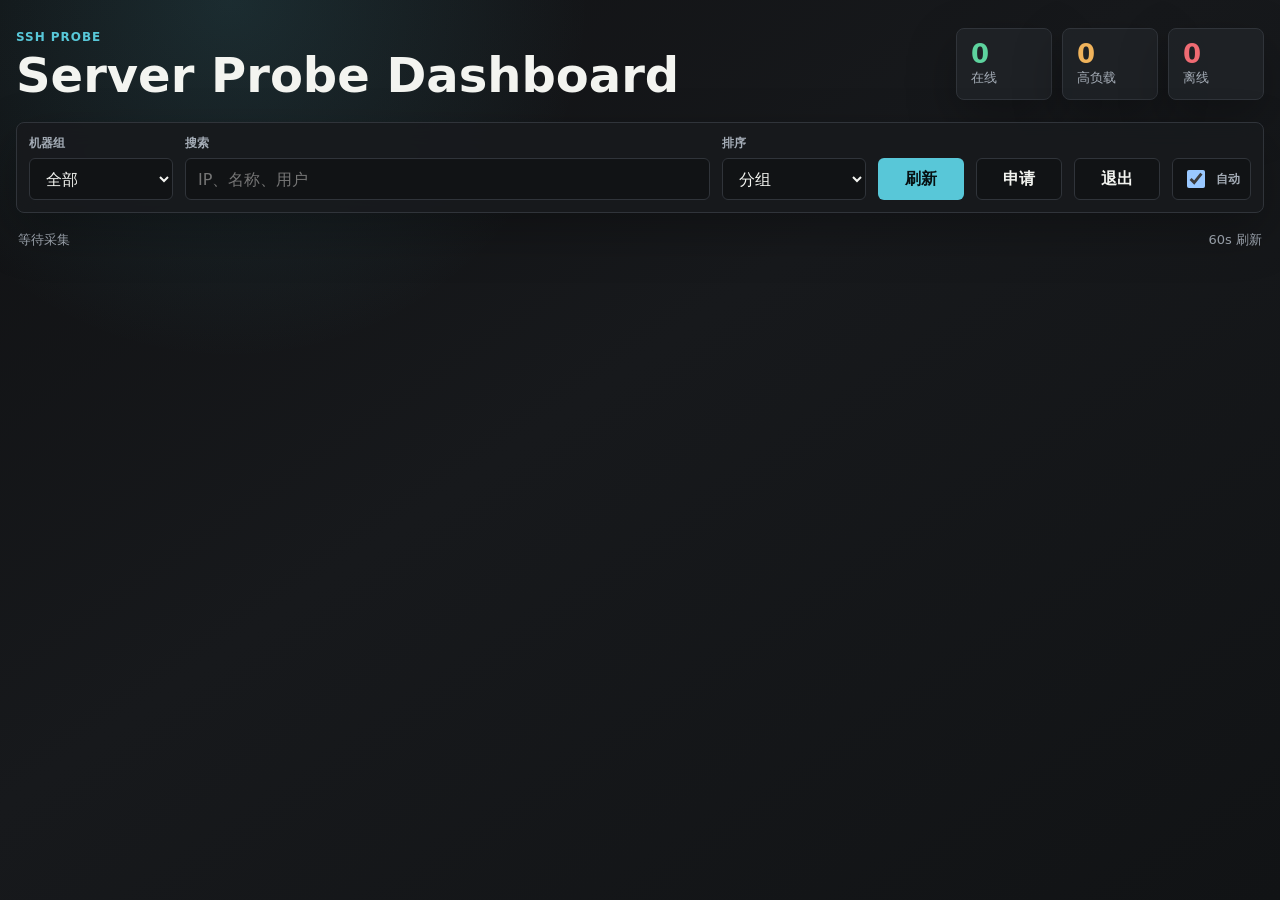
==== static/index.html @ 035640ca "Add machine account provisioning" ====
<!doctype html>
<html lang="zh-CN">
  <head>
    <meta charset="utf-8" />
    <meta name="viewport" content="width=device-width, initial-scale=1" />
    <title>Server Probe Dashboard</title>
    <link rel="stylesheet" href="/static/styles.css?v=20260610-provision" />
  </head>
  <body>
    <div class="app-shell">
      <header class="topbar">
        <div>
          <p class="eyebrow">SSH Probe</p>
          <h1 id="pageTitle">Server Probe Dashboard</h1>
        </div>
        <div class="status-strip" aria-live="polite">
          <div class="stat-chip"><span id="onlineCount">0</span><small>在线</small></div>
          <div class="stat-chip warn"><span id="warnCount">0</span><small>高负载</small></div>
          <div class="stat-chip danger"><span id="offlineCount">0</span><small>离线</small></div>
        </div>
      </header>

      <section class="toolbar" aria-label="筛选">
        <div class="field">
          <label for="groupFilter">机器组</label>
          <select id="groupFilter">
            <option value="all">全部</option>
          </select>
        </div>
        <div class="field grow">
          <label for="searchInput">搜索</label>
          <input id="searchInput" type="search" placeholder="IP、名称、用户" />
        </div>
        <div class="field">
          <label for="sortSelect">排序</label>
          <select id="sortSelect">
            <option value="group">分组</option>
            <option value="cpu">CPU</option>
            <option value="mem">内存</option>
            <option value="gpu">GPU</option>
            <option value="status">状态</option>
          </select>
        </div>
        <button id="refreshButton" class="button" type="button">刷新</button>
        <a id="requestLink" class="button ghost link-button" href="/requests">申请</a>
        <button id="logoutButton" class="button ghost" type="button">退出</button>
        <label class="toggle">
          <input id="autoRefresh" type="checkbox" checked />
          <span>自动</span>
        </label>
      </section>

      <main>
        <div class="timeline">
          <span id="lastUpdated">等待采集</span>
          <span id="refreshState">60s 刷新</span>
        </div>
        <section id="alertPanel" class="alert-panel" hidden></section>
        <section id="serverGrid" class="server-grid" aria-live="polite"></section>
      </main>
    </div>

    <template id="serverCardTemplate">
      <article class="server-card">
        <div class="card-head">
          <div>
            <p class="group-label"></p>
            <h2></h2>
            <p class="host-line"></p>
          </div>
          <span class="state-pill"></span>
        </div>
        <div class="card-alerts"></div>
        <div class="metric-grid">
          <div class="metric">
            <div class="dial"><span></span></div>
            <p>CPU</p>
          </div>
          <div class="metric">
            <div class="dial"><span></span></div>
            <p>内存</p>
          </div>
          <div class="metric">
            <div class="dial"><span></span></div>
            <p>GPU汇总</p>
          </div>
        </div>
        <div class="gpu-breakdown"></div>
        <div class="history-panel"></div>
        <div class="gpu-users"></div>
        <div class="quick-lines"></div>
        <details class="process-panel">
          <summary>Top 10 资源进程</summary>
          <div class="tabs">
            <button type="button" data-tab="cpu" class="active">CPU</button>
            <button type="button" data-tab="mem">内存</button>
            <button type="button" data-tab="gpu">GPU</button>
            <button type="button" data-tab="gpu-user">GPU用户</button>
          </div>
          <div class="table-wrap"></div>
        </details>
      </article>
    </template>

    <script src="/static/app.js?v=20260610-provision"></script>
  </body>
</html>
---- static/styles.css ----
:root {
  color-scheme: dark;
  --bg: #101113;
  --surface: #181a1d;
  --surface-2: #202328;
  --line: #30343a;
  --text: #f3f4f0;
  --muted: #a5adb7;
  --green: #5dd39e;
  --cyan: #58c7d8;
  --amber: #f0b35b;
  --red: #ef6b73;
  --violet: #9e8df2;
  --shadow: 0 18px 50px rgba(0, 0, 0, 0.28);
}

* {
  box-sizing: border-box;
}

body {
  margin: 0;
  min-height: 100vh;
  background: radial-gradient(circle at 18% 0%, rgba(88, 199, 216, 0.14), transparent 26%),
    linear-gradient(145deg, #101113 0%, #17191c 45%, #111315 100%);
  color: var(--text);
  font-family: Inter, ui-sans-serif, system-ui, -apple-system, BlinkMacSystemFont, "Segoe UI", sans-serif;
  letter-spacing: 0;
}

button,
input,
select {
  font: inherit;
}

.app-shell {
  width: min(1640px, calc(100% - 32px));
  margin: 0 auto;
  padding: 28px 0 40px;
}

.topbar {
  display: flex;
  align-items: flex-end;
  justify-content: space-between;
  gap: 24px;
  margin-bottom: 22px;
}

.eyebrow,
.group-label {
  margin: 0 0 7px;
  color: var(--cyan);
  font-size: 12px;
  font-weight: 800;
  text-transform: uppercase;
  letter-spacing: 0.08em;
}

h1 {
  margin: 0;
  font-size: clamp(28px, 4vw, 48px);
  line-height: 1.03;
}

.status-strip {
  display: flex;
  gap: 10px;
  flex-wrap: wrap;
  justify-content: flex-end;
}

.stat-chip {
  min-width: 96px;
  padding: 12px 14px;
  border: 1px solid var(--line);
  border-radius: 8px;
  background: rgba(32, 35, 40, 0.84);
  box-shadow: var(--shadow);
}

.stat-chip span {
  display: block;
  color: var(--green);
  font-size: 26px;
  line-height: 1;
  font-weight: 800;
}

.stat-chip small {
  color: var(--muted);
}

.stat-chip.warn span {
  color: var(--amber);
}

.stat-chip.danger span {
  color: var(--red);
}

.toolbar {
  display: flex;
  align-items: end;
  gap: 12px;
  padding: 12px;
  border: 1px solid var(--line);
  border-radius: 8px;
  background: rgba(24, 26, 29, 0.9);
  box-shadow: var(--shadow);
  position: sticky;
  top: 12px;
  z-index: 10;
  backdrop-filter: blur(12px);
}

.field {
  display: grid;
  gap: 6px;
  min-width: 144px;
}

.field.grow {
  flex: 1;
  min-width: 210px;
}

label {
  color: var(--muted);
  font-size: 12px;
  font-weight: 700;
}

select,
input {
  height: 42px;
  border: 1px solid var(--line);
  border-radius: 6px;
  background: #111315;
  color: var(--text);
  padding: 0 12px;
  outline: none;
}

select:focus,
input:focus,
button:focus-visible,
summary:focus-visible {
  border-color: var(--cyan);
  box-shadow: 0 0 0 3px rgba(88, 199, 216, 0.18);
}

.button {
  height: 42px;
  min-width: 86px;
  border: 0;
  border-radius: 6px;
  background: var(--cyan);
  color: #071113;
  font-weight: 800;
  cursor: pointer;
}

.button.ghost {
  border: 1px solid var(--line);
  background: #111315;
  color: var(--text);
}

.link-button {
  display: inline-flex;
  align-items: center;
  justify-content: center;
  text-decoration: none;
}

.button:disabled {
  cursor: wait;
  opacity: 0.68;
}

.toolbar-note {
  min-height: 42px;
  display: inline-flex;
  align-items: center;
  color: var(--muted);
  font-size: 13px;
  font-weight: 800;
}

.toggle {
  height: 42px;
  display: flex;
  align-items: center;
  gap: 8px;
  padding: 0 10px;
  border: 1px solid var(--line);
  border-radius: 6px;
  background: #111315;
}

.auth-body {
  display: grid;
  place-items: center;
  padding: 20px;
}

.auth-shell {
  width: min(420px, 100%);
}

.auth-panel {
  border: 1px solid var(--line);
  border-radius: 8px;
  background: rgba(24, 26, 29, 0.94);
  box-shadow: var(--shadow);
  padding: 26px;
}

.auth-panel h1 {
  font-size: 28px;
  margin-bottom: 22px;
}

.login-form {
  display: grid;
  gap: 14px;
}

.login-form label {
  display: grid;
  gap: 7px;
}

.login-form .button {
  width: 100%;
  margin-top: 2px;
}

.login-error {
  min-height: 18px;
  margin: 0;
  color: #ffd7d9;
  font-size: 13px;
  overflow-wrap: anywhere;
}

.toggle input {
  width: 18px;
  height: 18px;
}

.timeline {
  display: flex;
  justify-content: space-between;
  gap: 16px;
  color: var(--muted);
  font-size: 13px;
  padding: 18px 2px 12px;
}

.server-grid {
  display: grid;
  grid-template-columns: repeat(auto-fill, minmax(340px, 1fr));
  gap: 14px;
}

.server-grid.sectioned {
  display: grid;
  grid-template-columns: 1fr;
  gap: 26px;
}

.machine-section {
  display: grid;
  gap: 12px;
}

.machine-section-head {
  display: flex;
  align-items: baseline;
  justify-content: space-between;
  gap: 14px;
  border-bottom: 1px solid var(--line);
  padding: 0 2px 10px;
}

.machine-section-head h3 {
  margin: 0;
  font-size: 18px;
  line-height: 1.2;
}

.machine-section-head span {
  color: var(--muted);
  font-size: 13px;
  font-weight: 800;
}

.machine-section-grid {
  display: grid;
  grid-template-columns: repeat(auto-fill, minmax(340px, 1fr));
  gap: 14px;
}

.server-card {
  min-height: 360px;
  border: 1px solid var(--line);
  border-radius: 8px;
  background: linear-gradient(180deg, rgba(32, 35, 40, 0.95), rgba(24, 26, 29, 0.98));
  box-shadow: var(--shadow);
  padding: 16px;
}

.server-card.expanded {
  grid-column: 1 / -1;
}

.server-card.offline {
  border-color: rgba(239, 107, 115, 0.48);
}

.server-card.warning {
  border-color: rgba(240, 179, 91, 0.55);
}

.server-card.critical {
  border-color: rgba(239, 107, 115, 0.68);
}

.card-head {
  display: flex;
  justify-content: space-between;
  gap: 14px;
  min-height: 76px;
}

.card-head h2 {
  margin: 0 0 5px;
  font-size: 20px;
  line-height: 1.18;
  overflow-wrap: anywhere;
}

.host-line {
  margin: 0;
  color: var(--muted);
  font-size: 13px;
  overflow-wrap: anywhere;
}

.state-pill {
  height: 28px;
  flex: 0 0 auto;
  padding: 5px 9px;
  border-radius: 999px;
  color: #071113;
  background: var(--green);
  font-size: 12px;
  font-weight: 800;
}

.state-pill.warning {
  background: var(--amber);
}

.state-pill.critical {
  color: var(--text);
  background: var(--red);
}

.state-pill.offline {
  color: var(--text);
  background: var(--red);
}

.state-pill.pending {
  background: var(--amber);
}

.state-pill.approved,
.state-pill.allocated {
  background: var(--green);
}

.state-pill.rejected {
  color: var(--text);
  background: var(--red);
}

.status-strip.compact .stat-chip {
  min-width: 86px;
}

.request-toolbar {
  justify-content: flex-start;
}

.page-tabs {
  display: flex;
  flex-wrap: wrap;
  gap: 8px;
  margin: 14px 0 0;
  padding: 6px;
  border: 1px solid var(--line);
  border-radius: 8px;
  background: rgba(17, 19, 21, 0.72);
}

.tab-button,
.mode-button {
  min-height: 38px;
  border: 1px solid transparent;
  border-radius: 6px;
  background: transparent;
  color: var(--muted);
  padding: 0 14px;
  font: inherit;
  font-weight: 900;
  cursor: pointer;
}

.tab-button.active,
.mode-button.active {
  border-color: rgba(117, 211, 159, 0.45);
  background: rgba(117, 211, 159, 0.13);
  color: var(--text);
}

.page-view {
  margin-top: 16px;
}

.mode-switch {
  display: flex;
  flex-wrap: wrap;
  gap: 8px;
  margin-bottom: 14px;
}

.request-layout {
  display: grid;
  grid-template-columns: minmax(320px, 420px) minmax(0, 1fr);
  gap: 14px;
  margin-top: 16px;
}

.request-panel {
  min-width: 0;
  border: 1px solid var(--line);
  border-radius: 8px;
  background: rgba(24, 26, 29, 0.9);
  box-shadow: var(--shadow);
  padding: 16px;
}

.request-panel.wide {
  grid-row: span 2;
}

.panel-head {
  display: flex;
  align-items: baseline;
  justify-content: space-between;
  gap: 12px;
  margin-bottom: 14px;
}

.panel-head h2 {
  margin: 0;
  font-size: 17px;
}

.panel-head span {
  color: var(--muted);
  font-size: 12px;
  font-weight: 800;
}

.request-form {
  display: grid;
  gap: 12px;
}

.request-form label {
  display: grid;
  gap: 6px;
}

.form-grid {
  display: grid;
  grid-template-columns: repeat(3, minmax(0, 1fr));
  gap: 10px;
}

textarea {
  min-height: 92px;
  border: 1px solid var(--line);
  border-radius: 6px;
  background: #111315;
  color: var(--text);
  padding: 10px 12px;
  resize: vertical;
  outline: none;
}

textarea:focus {
  border-color: var(--cyan);
  box-shadow: 0 0 0 3px rgba(88, 199, 216, 0.18);
}

.compact-form {
  grid-template-columns: repeat(4, minmax(0, 1fr));
  align-items: end;
}

.form-message {
  min-height: 18px;
  margin: 0;
  color: var(--green);
  font-size: 12px;
}

.form-message.error {
  color: var(--red);
}

.mini-list {
  display: grid;
  gap: 8px;
  margin-top: 12px;
}

.mini-list div {
  display: flex;
  justify-content: space-between;
  gap: 10px;
  padding-top: 8px;
  border-top: 1px solid rgba(255, 255, 255, 0.07);
  color: var(--muted);
  font-size: 12px;
}

.mini-list strong {
  color: var(--text);
}

.request-list {
  display: grid;
  gap: 12px;
}

.request-card {
  min-width: 0;
  display: grid;
  gap: 12px;
  padding: 14px;
  border: 1px solid var(--line);
  border-radius: 8px;
  background: rgba(17, 19, 21, 0.52);
}

.request-card.pending {
  border-color: rgba(240, 179, 91, 0.46);
}

.request-card.approved,
.request-card.allocated {
  border-color: rgba(93, 211, 158, 0.38);
}

.request-card.rejected {
  border-color: rgba(239, 107, 115, 0.42);
}

.request-card-head {
  display: flex;
  justify-content: space-between;
  gap: 14px;
}

.request-card-head h3 {
  margin: 8px 0 4px;
  font-size: 18px;
}

.request-card-head p,
.request-purpose,
.request-note {
  margin: 0;
  color: var(--muted);
  font-size: 13px;
  overflow-wrap: anywhere;
}

.request-card h4 {
  margin: 0;
  font-size: 13px;
}

.secret-box {
  color: var(--muted);
  font-size: 12px;
}

.secret-box summary {
  cursor: pointer;
  font-weight: 900;
}

.secret-box code {
  display: inline-block;
  margin-top: 6px;
  padding: 6px 8px;
  border: 1px solid var(--line);
  border-radius: 6px;
  background: rgba(0, 0, 0, 0.22);
  color: var(--text);
  overflow-wrap: anywhere;
}

.request-meta {
  display: flex;
  flex-wrap: wrap;
  gap: 8px;
}

.request-meta span {
  padding: 4px 8px;
  border: 1px solid var(--line);
  border-radius: 999px;
  color: var(--muted);
  font-size: 11px;
  font-weight: 800;
}

.recommendation {
  display: grid;
  gap: 7px;
}

.recommendation-row {
  display: grid;
  gap: 2px;
  padding: 8px 10px;
  background: rgba(32, 35, 40, 0.62);
}

.recommendation-row span {
  color: var(--muted);
  font-size: 12px;
}

.empty-inline {
  color: var(--muted);
  font-size: 13px;
}

.decision-form {
  display: grid;
  grid-template-columns: 140px minmax(0, 1fr) minmax(0, 1fr) auto;
  gap: 8px;
  align-items: center;
}

.provision-form {
  display: grid;
  grid-template-columns: minmax(180px, 1.2fr) minmax(120px, 0.8fr) minmax(120px, 0.8fr) minmax(90px, 0.45fr) auto;
  gap: 8px;
  align-items: center;
}

.alert-panel {
  margin: 0 0 16px;
  padding: 14px 16px;
  border: 1px solid rgba(240, 179, 91, 0.38);
  border-radius: 8px;
  background: rgba(24, 26, 29, 0.86);
  box-shadow: var(--shadow);
}

.alert-panel[hidden] {
  display: none;
}

.alert-panel-head {
  display: flex;
  align-items: baseline;
  justify-content: space-between;
  gap: 16px;
  margin-bottom: 10px;
}

.alert-panel-head h2 {
  margin: 0;
  font-size: 16px;
}

.alert-panel-head span {
  color: var(--muted);
  font-size: 12px;
  font-weight: 800;
}

.alert-list {
  display: grid;
  grid-template-columns: repeat(auto-fit, minmax(250px, 1fr));
  gap: 8px;
}

.alert-row {
  min-width: 0;
  display: grid;
  grid-template-columns: auto minmax(80px, 0.7fr) minmax(0, 1fr);
  align-items: center;
  gap: 8px;
  padding: 8px 10px;
  border-left: 3px solid var(--amber);
  background: rgba(17, 19, 21, 0.52);
}

.alert-row.critical {
  border-left-color: var(--red);
}

.alert-row span {
  color: var(--amber);
  font-size: 11px;
  font-weight: 900;
}

.alert-row.critical span {
  color: var(--red);
}

.alert-row strong,
.alert-row p {
  min-width: 0;
  margin: 0;
  overflow: hidden;
  text-overflow: ellipsis;
  white-space: nowrap;
}

.alert-row p {
  color: var(--muted);
  font-size: 12px;
}

.card-alerts {
  min-height: 0;
}

.card-alerts:empty {
  display: none;
}

.alert-chips {
  display: flex;
  flex-wrap: wrap;
  gap: 6px;
  margin: 4px 0 12px;
}

.alert-chips span {
  max-width: 100%;
  padding: 4px 8px;
  border-radius: 999px;
  color: #101113;
  background: var(--amber);
  font-size: 11px;
  font-weight: 900;
  overflow-wrap: anywhere;
}

.alert-chips span.critical {
  color: var(--text);
  background: var(--red);
}

.metric-grid {
  display: grid;
  grid-template-columns: repeat(3, minmax(0, 1fr));
  gap: 12px;
  margin: 16px 0;
}

.metric {
  min-width: 0;
  display: grid;
  justify-items: center;
  gap: 8px;
}

.metric p {
  margin: 0;
  color: var(--muted);
  font-size: 12px;
  font-weight: 800;
}

.dial {
  --value: 0;
  --dial-color: var(--green);
  width: 82px;
  aspect-ratio: 1;
  border-radius: 50%;
  display: grid;
  place-items: center;
  background: conic-gradient(var(--dial-color) calc(var(--value) * 1%), #343840 0);
  position: relative;
}

.dial::after {
  content: "";
  position: absolute;
  inset: 8px;
  border-radius: 50%;
  background: var(--surface);
}

.dial span {
  position: relative;
  z-index: 1;
  font-size: 16px;
  font-weight: 900;
}

.gpu-breakdown {
  margin: 0 0 14px;
}

.gpu-breakdown:empty {
  display: none;
}

.history-panel:empty,
.gpu-users:empty {
  display: none;
}

.history-card,
.gpu-users-card {
  display: grid;
  gap: 8px;
  margin: 12px 0;
  padding-top: 10px;
  border-top: 1px solid rgba(255, 255, 255, 0.07);
}

.history-head,
.gpu-users-head {
  display: flex;
  align-items: baseline;
  justify-content: space-between;
  gap: 10px;
}

.history-head span,
.gpu-users-head span {
  color: #d6d9dc;
  font-size: 12px;
  font-weight: 900;
}

.history-head strong,
.gpu-users-head strong {
  color: var(--muted);
  font-size: 11px;
}

.sparkline {
  width: 100%;
  height: 66px;
  display: block;
}

.sparkline line {
  stroke: rgba(255, 255, 255, 0.08);
  stroke-width: 1;
}

.sparkline polyline {
  fill: none;
  stroke-width: 2.4;
  vector-effect: non-scaling-stroke;
}

.sparkline .cpu {
  stroke: var(--green);
}

.sparkline .mem {
  stroke: var(--cyan);
}

.sparkline .gpu {
  stroke: var(--amber);
}

.history-empty {
  min-height: 62px;
  display: grid;
  place-items: center;
  color: var(--muted);
  font-size: 12px;
  background: rgba(17, 19, 21, 0.34);
}

.history-legend {
  display: flex;
  gap: 10px;
  color: var(--muted);
  font-size: 11px;
  font-weight: 800;
}

.history-legend span::before {
  content: "";
  display: inline-block;
  width: 8px;
  height: 8px;
  margin-right: 5px;
  border-radius: 50%;
  background: currentColor;
}

.history-legend .cpu {
  color: var(--green);
}

.history-legend .mem {
  color: var(--cyan);
}

.history-legend .gpu {
  color: var(--amber);
}

.gpu-user-row {
  display: grid;
  grid-template-columns: minmax(0, 1fr) auto;
  gap: 6px 10px;
  align-items: center;
  font-size: 12px;
}

.gpu-user-row div {
  min-width: 0;
  display: grid;
  gap: 2px;
}

.gpu-user-row strong,
.gpu-user-row span {
  min-width: 0;
  overflow: hidden;
  text-overflow: ellipsis;
  white-space: nowrap;
}

.gpu-user-row span {
  color: var(--muted);
  font-size: 11px;
}

.gpu-user-row b {
  color: var(--text);
  font-size: 11px;
}

.gpu-user-row i {
  --value: 0;
  grid-column: 1 / -1;
  display: block;
  height: 6px;
  border-radius: 999px;
  background: linear-gradient(90deg, var(--violet) calc(var(--value) * 1%), #343840 0);
}

.gpu-mini-grid {
  display: grid;
  grid-template-columns: repeat(auto-fit, minmax(142px, 1fr));
  gap: 8px;
}

.gpu-unit {
  min-width: 0;
  padding: 9px 10px;
  border-top: 1px solid rgba(255, 255, 255, 0.08);
  background: rgba(17, 19, 21, 0.48);
}

.gpu-mini-head {
  display: flex;
  align-items: baseline;
  justify-content: space-between;
  gap: 8px;
  margin-bottom: 8px;
}

.gpu-mini-head strong {
  color: var(--text);
  font-size: 13px;
}

.gpu-mini-head span {
  min-width: 0;
  color: var(--muted);
  font-size: 11px;
  overflow: hidden;
  text-overflow: ellipsis;
  white-space: nowrap;
}

.gpu-mini-meter {
  display: grid;
  gap: 4px;
  margin-top: 7px;
}

.gpu-mini-meter div,
.gpu-mini-foot {
  display: flex;
  align-items: center;
  justify-content: space-between;
  gap: 8px;
  color: var(--muted);
  font-size: 11px;
}

.gpu-mini-meter b {
  color: var(--text);
}

.gpu-mini-meter i {
  --value: 0;
  display: block;
  width: 100%;
  height: 7px;
  border-radius: 999px;
  background: linear-gradient(90deg, var(--cyan) calc(var(--value) * 1%), #343840 0);
}

.gpu-mini-foot {
  margin-top: 8px;
}

.gpu-mini-foot span {
  min-width: 0;
  overflow-wrap: anywhere;
}

.server-card.expanded .gpu-mini-grid {
  grid-template-columns: repeat(auto-fit, minmax(190px, 1fr));
}

.quick-lines {
  display: grid;
  gap: 8px;
  min-height: 84px;
  color: var(--muted);
  font-size: 13px;
}

.quick-row {
  display: flex;
  justify-content: space-between;
  align-items: flex-start;
  gap: 12px;
  border-bottom: 1px solid rgba(255, 255, 255, 0.06);
  padding-bottom: 7px;
}

.quick-row span:first-child {
  color: #d6d9dc;
}

.quick-row strong {
  text-align: right;
  overflow-wrap: anywhere;
}

.process-panel {
  margin-top: 12px;
  border-top: 1px solid var(--line);
  padding-top: 10px;
}

summary {
  cursor: pointer;
  color: var(--text);
  font-size: 14px;
  font-weight: 800;
  outline: none;
}

.tabs {
  display: flex;
  flex-wrap: wrap;
  gap: 8px;
  margin: 12px 0 10px;
}

.tabs button {
  height: 32px;
  border: 1px solid var(--line);
  border-radius: 6px;
  background: #111315;
  color: var(--muted);
  padding: 0 10px;
  cursor: pointer;
}

.tabs button.active {
  border-color: rgba(88, 199, 216, 0.64);
  color: var(--text);
  background: rgba(88, 199, 216, 0.12);
}

.table-wrap {
  overflow-x: auto;
}

.server-card.expanded .table-wrap {
  min-height: 260px;
  max-height: 62vh;
  overflow: auto;
  resize: vertical;
}

table {
  width: 100%;
  min-width: 620px;
  border-collapse: collapse;
  font-size: 12px;
}

th,
td {
  text-align: left;
  padding: 8px 7px;
  border-bottom: 1px solid rgba(255, 255, 255, 0.06);
  vertical-align: top;
}

th {
  color: var(--muted);
  font-weight: 800;
}

td.command {
  max-width: 260px;
  white-space: nowrap;
  overflow: hidden;
  text-overflow: ellipsis;
}

.server-card.expanded table {
  min-width: 980px;
  font-size: 13px;
}

.server-card.expanded td.command {
  min-width: 420px;
  max-width: none;
  white-space: normal;
  overflow-wrap: anywhere;
  text-overflow: clip;
}

.error-box {
  margin-top: 18px;
  color: #ffd7d9;
  background: rgba(239, 107, 115, 0.12);
  border: 1px solid rgba(239, 107, 115, 0.34);
  border-radius: 6px;
  padding: 12px;
  font-size: 13px;
  overflow-wrap: anywhere;
}

.empty {
  min-height: 220px;
  display: grid;
  place-items: center;
  color: var(--muted);
  border: 1px dashed var(--line);
  border-radius: 8px;
}

@media (max-width: 820px) {
  .topbar,
  .toolbar {
    align-items: stretch;
    flex-direction: column;
  }

  .status-strip {
    justify-content: stretch;
  }

  .stat-chip {
    flex: 1;
  }

  .server-grid {
    grid-template-columns: 1fr;
  }

  .machine-section-grid {
    grid-template-columns: 1fr;
  }

  .request-layout {
    grid-template-columns: 1fr;
  }

  .request-panel.wide {
    grid-row: auto;
  }

  .compact-form,
  .form-grid,
  .decision-form,
  .provision-form {
    grid-template-columns: 1fr;
  }
}

@media (max-width: 480px) {
  .app-shell {
    width: min(100% - 20px, 1640px);
    padding-top: 18px;
  }

  .metric-grid {
    gap: 6px;
  }

  .dial {
    width: 70px;
  }
}
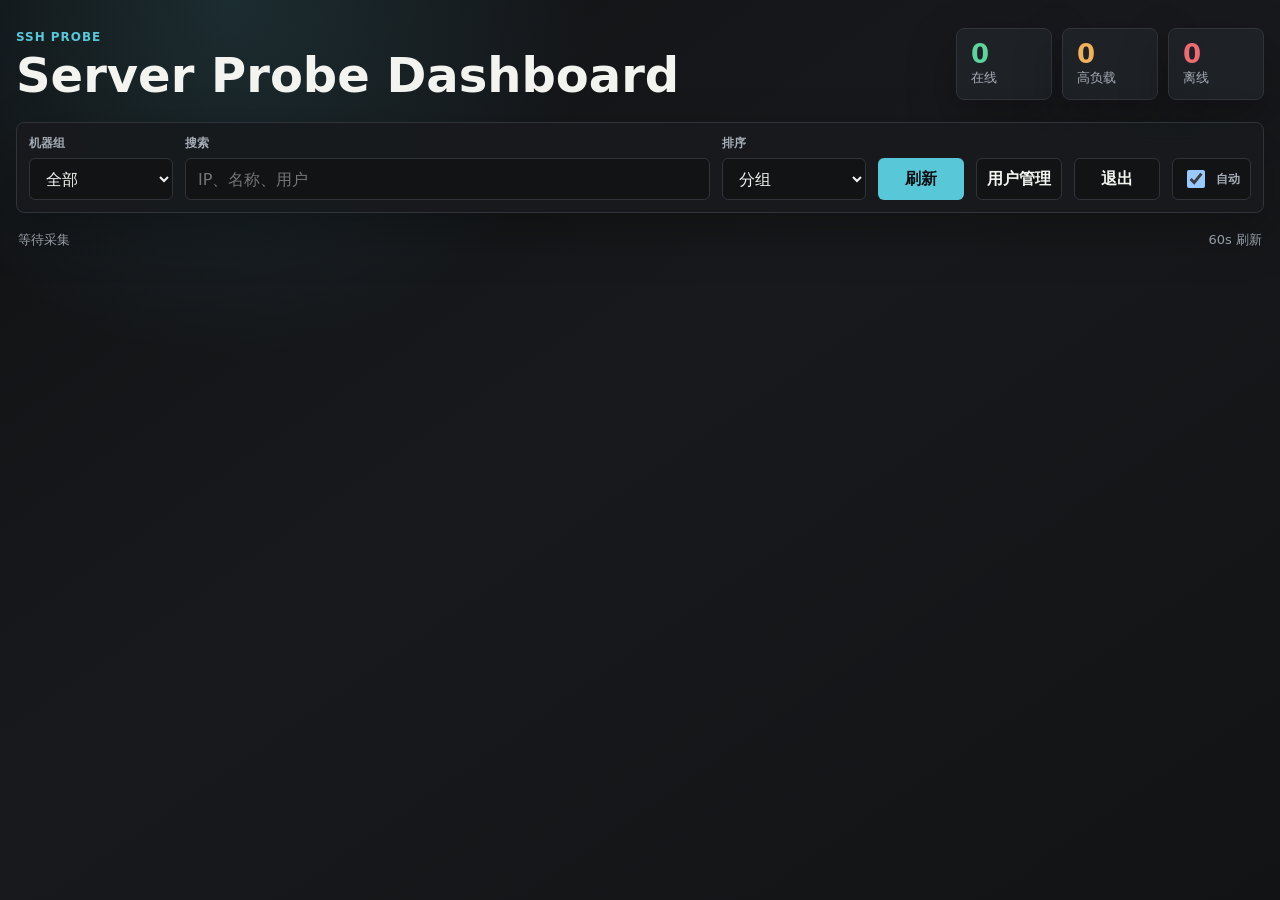
==== commit ce56d4c6: "Rename admin dashboard link" ====
--- a/static/index.html
+++ b/static/index.html
@@ -4,7 +4,7 @@
     <meta charset="utf-8" />
     <meta name="viewport" content="width=device-width, initial-scale=1" />
     <title>Server Probe Dashboard</title>
-    <link rel="stylesheet" href="/static/styles.css?v=20260610-provision" />
+    <link rel="stylesheet" href="/static/styles.css?v=20260611-permissions" />
   </head>
   <body>
     <div class="app-shell">
@@ -42,7 +42,7 @@
           </select>
         </div>
         <button id="refreshButton" class="button" type="button">刷新</button>
-        <a id="requestLink" class="button ghost link-button" href="/requests">申请</a>
+        <a id="requestLink" class="button ghost link-button" href="/requests">用户管理</a>
         <button id="logoutButton" class="button ghost" type="button">退出</button>
         <label class="toggle">
           <input id="autoRefresh" type="checkbox" checked />
@@ -102,6 +102,6 @@
       </article>
     </template>
 
-    <script src="/static/app.js?v=20260610-provision"></script>
+    <script src="/static/app.js?v=20260611-admin-link"></script>
   </body>
 </html>
--- a/static/styles.css
+++ b/static/styles.css
@@ -18,6 +18,10 @@
   box-sizing: border-box;
 }
 
+[hidden] {
+  display: none !important;
+}
+
 body {
   margin: 0;
   min-height: 100vh;
@@ -38,6 +42,28 @@
   width: min(1640px, calc(100% - 32px));
   margin: 0 auto;
   padding: 28px 0 40px;
+}
+
+.toast {
+  position: fixed;
+  right: 28px;
+  top: 22px;
+  z-index: 50;
+  max-width: min(420px, calc(100vw - 40px));
+  padding: 12px 14px;
+  border: 1px solid rgba(113, 219, 161, 0.55);
+  border-radius: 8px;
+  background: rgba(18, 28, 23, 0.96);
+  color: var(--text);
+  box-shadow: var(--shadow);
+  font-size: 13px;
+  font-weight: 800;
+}
+
+.toast.error {
+  border-color: rgba(255, 128, 128, 0.55);
+  background: rgba(34, 20, 22, 0.96);
+  color: #ffb3b3;
 }
 
 .topbar {
@@ -132,6 +158,20 @@
   font-weight: 700;
 }
 
+.checkbox-line {
+  display: flex;
+  align-items: center;
+  min-height: 42px;
+  gap: 8px;
+}
+
+.checkbox-line input {
+  width: auto;
+  height: auto;
+  min-height: 0;
+  margin: 0;
+}
+
 select,
 input {
   height: 42px;
@@ -168,6 +208,11 @@
   color: var(--text);
 }
 
+.button.danger {
+  border-color: rgba(255, 128, 128, 0.5);
+  color: #ff9b9b;
+}
+
 .link-button {
   display: inline-flex;
   align-items: center;
@@ -488,6 +533,11 @@
   gap: 6px;
 }
 
+.request-form label.checkbox-line {
+  display: flex;
+  align-items: center;
+}
+
 .form-grid {
   display: grid;
   grid-template-columns: repeat(3, minmax(0, 1fr));
@@ -511,8 +561,12 @@
 }
 
 .compact-form {
-  grid-template-columns: repeat(4, minmax(0, 1fr));
+  grid-template-columns: repeat(5, minmax(0, 1fr));
   align-items: end;
+}
+
+.compact-form .form-message {
+  grid-column: 1 / -1;
 }
 
 .form-message {
@@ -532,9 +586,10 @@
   margin-top: 12px;
 }
 
-.mini-list div {
-  display: flex;
-  justify-content: space-between;
+.mini-list .user-row {
+  display: grid;
+  grid-template-columns: minmax(220px, 1fr) auto auto;
+  align-items: center;
   gap: 10px;
   padding-top: 8px;
   border-top: 1px solid rgba(255, 255, 255, 0.07);
@@ -542,8 +597,26 @@
   font-size: 12px;
 }
 
+.mini-list .user-row > div {
+  display: flex;
+  flex-direction: column;
+  justify-content: center;
+  gap: 10px;
+  min-width: 0;
+}
+
 .mini-list strong {
   color: var(--text);
+}
+
+.permission-control {
+  justify-content: flex-end;
+  color: var(--text);
+  white-space: nowrap;
+}
+
+.mini-action {
+  min-width: 64px;
 }
 
 .request-list {
@@ -659,9 +732,18 @@
 
 .decision-form {
   display: grid;
-  grid-template-columns: 140px minmax(0, 1fr) minmax(0, 1fr) auto;
+  grid-template-columns: 140px auto minmax(0, 1fr) minmax(0, 1fr) auto;
   gap: 8px;
   align-items: center;
+}
+
+.decision-actions {
+  display: inline-flex;
+  gap: 8px;
+}
+
+.decision-actions .button {
+  min-width: 72px;
 }
 
 .provision-form {
@@ -1227,6 +1309,15 @@
   .provision-form {
     grid-template-columns: 1fr;
   }
+
+  .mini-list .user-row {
+    grid-template-columns: 1fr;
+    align-items: stretch;
+  }
+
+  .permission-control {
+    justify-content: flex-start;
+  }
 }
 
 @media (max-width: 480px) {
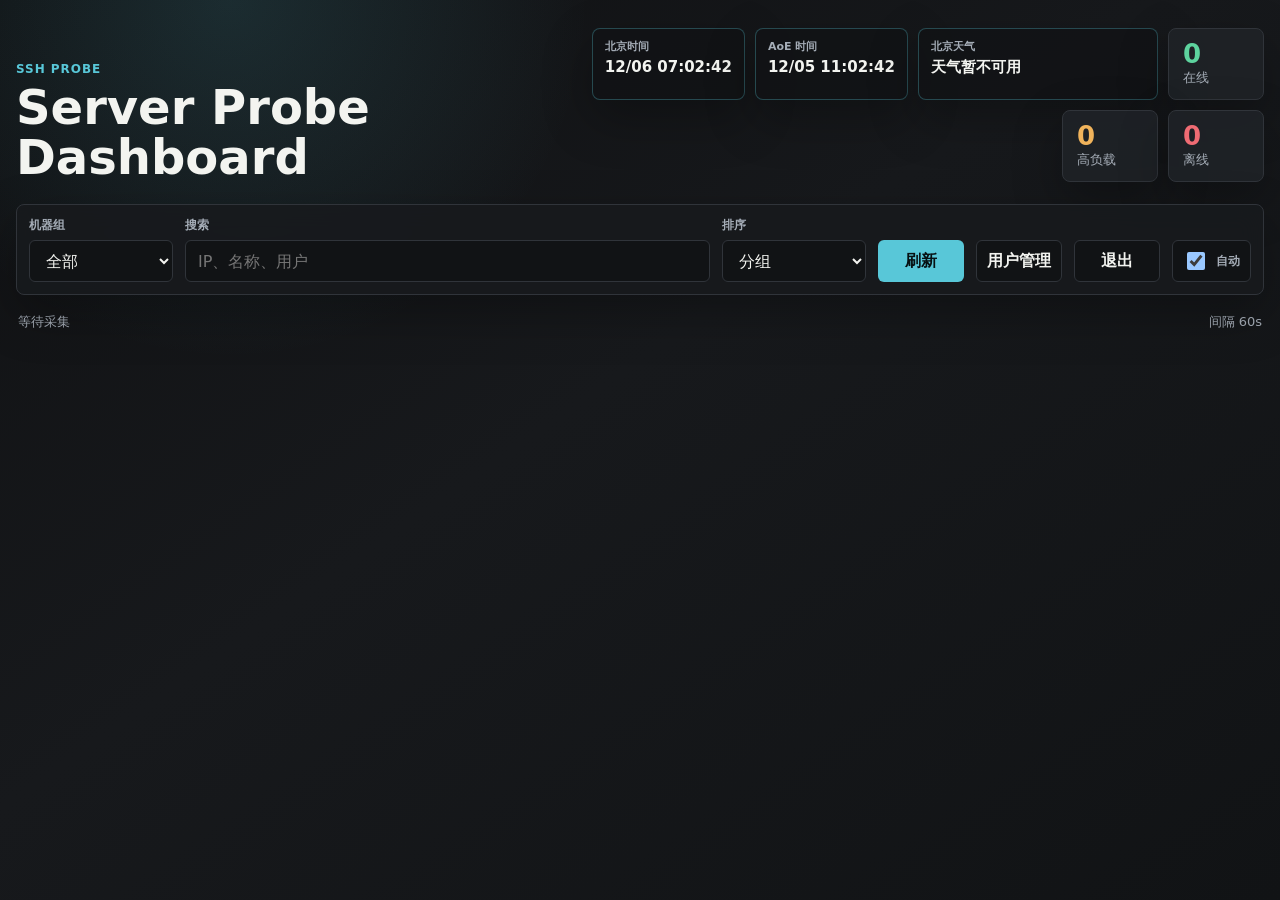
==== commit 920d08cd: "Add clocks weather and refresh timing" ====
--- a/static/index.html
+++ b/static/index.html
@@ -4,7 +4,7 @@
     <meta charset="utf-8" />
     <meta name="viewport" content="width=device-width, initial-scale=1" />
     <title>Server Probe Dashboard</title>
-    <link rel="stylesheet" href="/static/styles.css?v=20260611-permissions" />
+    <link rel="stylesheet" href="/static/styles.css?v=20260611-clock-weather" />
   </head>
   <body>
     <div class="app-shell">
@@ -14,6 +14,9 @@
           <h1 id="pageTitle">Server Probe Dashboard</h1>
         </div>
         <div class="status-strip" aria-live="polite">
+          <div class="info-chip"><small>北京时间</small><span id="beijingTime">--:--:--</span></div>
+          <div class="info-chip"><small>AoE 时间</small><span id="aoeTime">--:--:--</span></div>
+          <div class="info-chip weather-chip"><small id="weatherMeta">北京天气</small><span id="weatherText">加载中</span></div>
           <div class="stat-chip"><span id="onlineCount">0</span><small>在线</small></div>
           <div class="stat-chip warn"><span id="warnCount">0</span><small>高负载</small></div>
           <div class="stat-chip danger"><span id="offlineCount">0</span><small>离线</small></div>
@@ -102,6 +105,6 @@
       </article>
     </template>
 
-    <script src="/static/app.js?v=20260611-admin-link"></script>
+    <script src="/static/app.js?v=20260611-clock-weather"></script>
   </body>
 </html>
--- a/static/styles.css
+++ b/static/styles.css
@@ -126,6 +126,42 @@
   color: var(--red);
 }
 
+.info-chip {
+  min-width: 132px;
+  max-width: 280px;
+  padding: 10px 12px;
+  border: 1px solid rgba(88, 199, 216, 0.3);
+  border-radius: 8px;
+  background: rgba(17, 19, 21, 0.78);
+  box-shadow: var(--shadow);
+}
+
+.info-chip small {
+  display: block;
+  color: var(--muted);
+  font-size: 11px;
+  font-weight: 800;
+}
+
+.info-chip span {
+  display: block;
+  margin-top: 4px;
+  color: var(--text);
+  font-size: 15px;
+  line-height: 1.2;
+  font-weight: 900;
+  white-space: nowrap;
+}
+
+.weather-chip {
+  min-width: 240px;
+}
+
+.weather-chip span {
+  overflow: hidden;
+  text-overflow: ellipsis;
+}
+
 .toolbar {
   display: flex;
   align-items: end;
@@ -1287,6 +1323,12 @@
     flex: 1;
   }
 
+  .info-chip,
+  .weather-chip {
+    flex: 1 1 180px;
+    min-width: min(100%, 180px);
+  }
+
   .server-grid {
     grid-template-columns: 1fr;
   }
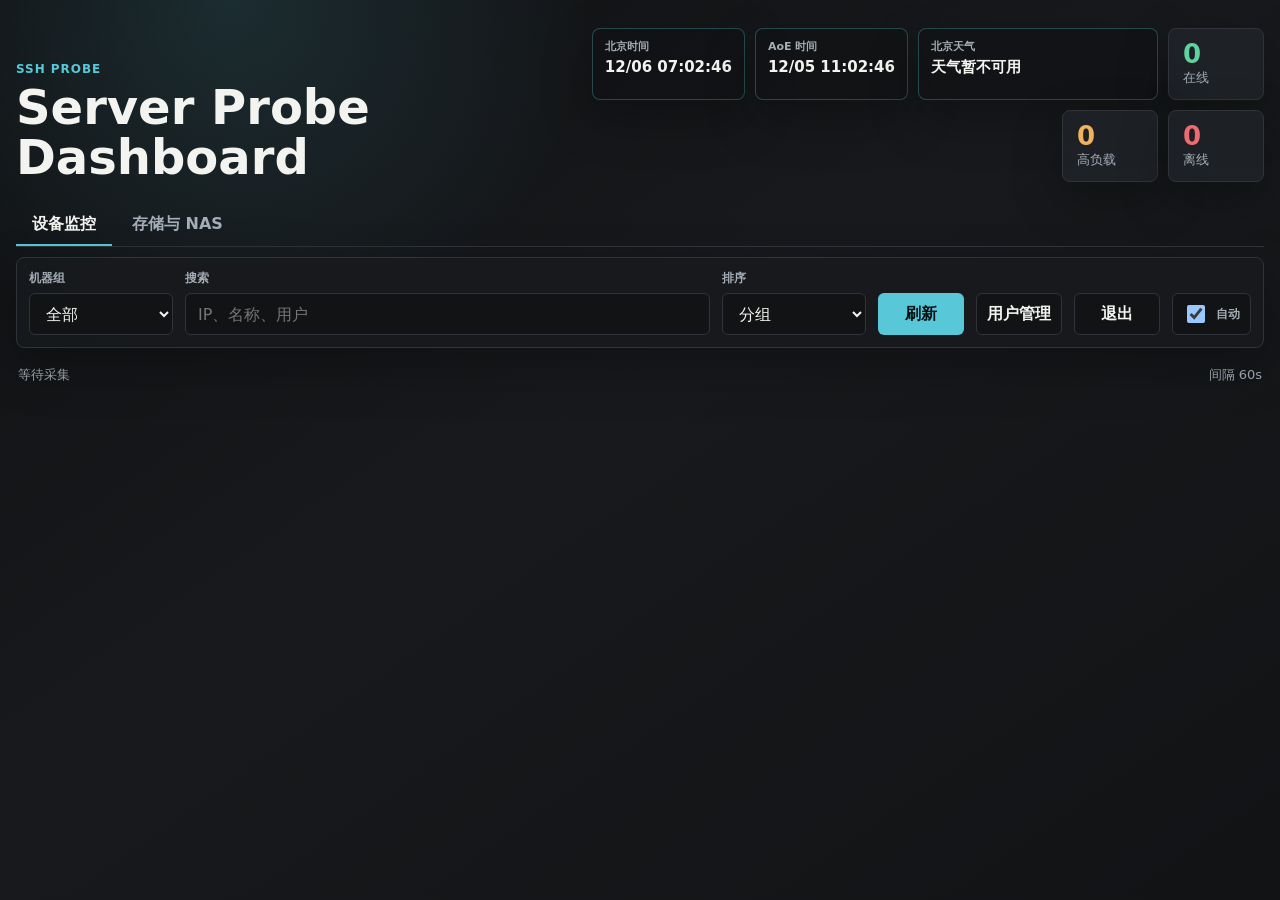
==== commit f43792e7: "Add storage and NAS monitoring view" ====
--- a/static/index.html
+++ b/static/index.html
@@ -4,7 +4,7 @@
     <meta charset="utf-8" />
     <meta name="viewport" content="width=device-width, initial-scale=1" />
     <title>Server Probe Dashboard</title>
-    <link rel="stylesheet" href="/static/styles.css?v=20260611-clock-weather" />
+    <link rel="stylesheet" href="/static/styles.css?v=20260823-storage" />
   </head>
   <body>
     <div class="app-shell">
@@ -22,6 +22,11 @@
           <div class="stat-chip danger"><span id="offlineCount">0</span><small>离线</small></div>
         </div>
       </header>
+
+      <nav class="view-tabs" aria-label="监控视图">
+        <button class="active" type="button" data-view="monitor" aria-pressed="true">设备监控</button>
+        <button type="button" data-view="storage" aria-pressed="false">存储与 NAS</button>
+      </nav>
 
       <section class="toolbar" aria-label="筛选">
         <div class="field">
@@ -41,6 +46,7 @@
             <option value="cpu">CPU</option>
             <option value="mem">内存</option>
             <option value="gpu">GPU</option>
+            <option value="storage">存储占用</option>
             <option value="status">状态</option>
           </select>
         </div>
@@ -59,7 +65,18 @@
           <span id="refreshState">60s 刷新</span>
         </div>
         <section id="alertPanel" class="alert-panel" hidden></section>
-        <section id="serverGrid" class="server-grid" aria-live="polite"></section>
+        <section id="monitorView">
+          <section id="serverGrid" class="server-grid" aria-live="polite"></section>
+        </section>
+        <section id="storageView" hidden>
+          <div class="storage-overview" aria-live="polite">
+            <div><span id="storageMountedCount">0</span><small>挂载正常</small></div>
+            <div class="warn"><span id="storageIssueCount">0</span><small>挂载异常</small></div>
+            <div><span id="storageDeviceCount">0</span><small>本地磁盘</small></div>
+            <div class="warn"><span id="storageSmartIssueCount">0</span><small>SMART 告警</small></div>
+          </div>
+          <section id="storageGrid" class="storage-grid" aria-live="polite"></section>
+        </section>
       </main>
     </div>
 
@@ -105,6 +122,6 @@
       </article>
     </template>
 
-    <script src="/static/app.js?v=20260611-clock-weather"></script>
+    <script src="/static/app.js?v=20260823-storage"></script>
   </body>
 </html>
--- a/static/styles.css
+++ b/static/styles.css
@@ -162,6 +162,30 @@
   text-overflow: ellipsis;
 }
 
+.view-tabs {
+  display: flex;
+  align-items: center;
+  gap: 4px;
+  margin-bottom: 10px;
+  border-bottom: 1px solid var(--line);
+}
+
+.view-tabs button {
+  min-height: 42px;
+  border: 0;
+  border-bottom: 2px solid transparent;
+  background: transparent;
+  color: var(--muted);
+  padding: 0 16px;
+  font-weight: 800;
+  cursor: pointer;
+}
+
+.view-tabs button.active {
+  border-bottom-color: var(--cyan);
+  color: var(--text);
+}
+
 .toolbar {
   display: flex;
   align-items: end;
@@ -341,6 +365,300 @@
   padding: 18px 2px 12px;
 }
 
+.storage-overview {
+  display: grid;
+  grid-template-columns: repeat(4, minmax(130px, 1fr));
+  border-top: 1px solid var(--line);
+  border-bottom: 1px solid var(--line);
+  margin-bottom: 20px;
+}
+
+.storage-overview > div {
+  min-width: 0;
+  padding: 13px 16px;
+  border-right: 1px solid var(--line);
+}
+
+.storage-overview > div:last-child {
+  border-right: 0;
+}
+
+.storage-overview span,
+.storage-overview small {
+  display: block;
+}
+
+.storage-overview span {
+  color: var(--green);
+  font-size: 24px;
+  font-weight: 900;
+}
+
+.storage-overview small {
+  margin-top: 2px;
+  color: var(--muted);
+  font-size: 12px;
+  font-weight: 800;
+}
+
+.storage-overview .warn span {
+  color: var(--amber);
+}
+
+.storage-grid {
+  display: grid;
+  gap: 28px;
+}
+
+.storage-host {
+  min-width: 0;
+  border-top: 2px solid var(--line);
+  padding-top: 14px;
+}
+
+.storage-host.warning {
+  border-top-color: var(--amber);
+}
+
+.storage-host.critical,
+.storage-host.offline {
+  border-top-color: var(--red);
+}
+
+.storage-host-head {
+  display: flex;
+  align-items: flex-start;
+  justify-content: space-between;
+  gap: 18px;
+  margin-bottom: 12px;
+}
+
+.storage-host-head span,
+.storage-host-head p {
+  color: var(--muted);
+  font-size: 12px;
+}
+
+.storage-host-head span {
+  color: var(--cyan);
+  font-weight: 900;
+}
+
+.storage-host-head h2 {
+  margin: 3px 0;
+  font-size: 19px;
+  line-height: 1.25;
+  overflow-wrap: anywhere;
+}
+
+.storage-host-head p {
+  margin: 0;
+}
+
+.storage-host-state {
+  flex: 0 0 auto;
+  color: var(--muted);
+  font-size: 13px;
+}
+
+.storage-host.warning .storage-host-state {
+  color: var(--amber);
+}
+
+.storage-host.critical .storage-host-state,
+.storage-host.offline .storage-host-state {
+  color: var(--red);
+}
+
+.storage-table {
+  min-width: 0;
+  overflow-x: auto;
+  border-top: 1px solid var(--line);
+  border-bottom: 1px solid var(--line);
+}
+
+.storage-table-head,
+.storage-mount-row {
+  display: grid;
+  grid-template-columns: minmax(125px, 0.85fr) minmax(180px, 1.25fr) minmax(220px, 1.35fr) 92px 150px 78px 88px;
+  gap: 12px;
+  align-items: center;
+  min-width: 1050px;
+}
+
+.storage-table-head {
+  padding: 8px 10px;
+  color: var(--muted);
+  background: rgba(32, 35, 40, 0.62);
+  font-size: 11px;
+  font-weight: 900;
+}
+
+.storage-mount-row {
+  min-height: 68px;
+  padding: 10px;
+  border-top: 1px solid rgba(255, 255, 255, 0.06);
+}
+
+.storage-mount-row:first-of-type {
+  border-top: 0;
+}
+
+.storage-mount-row:hover {
+  background: rgba(255, 255, 255, 0.025);
+}
+
+.storage-cell {
+  min-width: 0;
+  color: var(--muted);
+  font-size: 12px;
+}
+
+.storage-cell strong,
+.storage-cell span {
+  display: block;
+}
+
+.storage-cell strong {
+  color: var(--text);
+}
+
+.mount-cell span,
+.inode-cell span {
+  margin-top: 3px;
+  font-size: 10px;
+}
+
+.source-cell {
+  overflow-wrap: anywhere;
+}
+
+.storage-capacity-line {
+  display: flex;
+  align-items: baseline;
+  justify-content: space-between;
+  gap: 10px;
+}
+
+.storage-capacity-line span {
+  overflow-wrap: anywhere;
+  text-align: right;
+}
+
+.storage-bar {
+  --value: 0;
+  display: block;
+  height: 7px;
+  margin-top: 7px;
+  background: linear-gradient(90deg, var(--green) calc(var(--value) * 1%), #343840 0);
+}
+
+.storage-bar.warning {
+  background: linear-gradient(90deg, var(--amber) calc(var(--value) * 1%), #343840 0);
+}
+
+.storage-bar.critical {
+  background: linear-gradient(90deg, var(--red) calc(var(--value) * 1%), #343840 0);
+}
+
+.storage-na,
+.io-cell span {
+  line-height: 1.5;
+}
+
+.storage-state {
+  display: inline-block !important;
+  min-width: 58px;
+  border: 1px solid var(--line);
+  border-radius: 4px;
+  padding: 4px 6px;
+  text-align: center;
+  font-size: 11px;
+  font-weight: 900;
+}
+
+.storage-state.healthy {
+  border-color: rgba(93, 211, 158, 0.5);
+  color: var(--green);
+}
+
+.storage-state.warning {
+  border-color: rgba(240, 179, 91, 0.55);
+  color: var(--amber);
+}
+
+.storage-state.critical {
+  border-color: rgba(239, 107, 115, 0.58);
+  color: var(--red);
+}
+
+.storage-state.muted {
+  color: var(--muted);
+}
+
+.storage-device-block {
+  margin-top: 12px;
+  overflow-x: auto;
+}
+
+.storage-device-head {
+  display: flex;
+  justify-content: space-between;
+  gap: 14px;
+  padding: 5px 10px 8px;
+}
+
+.storage-device-head span {
+  color: var(--muted);
+  font-size: 11px;
+}
+
+.storage-device-row {
+  display: grid;
+  grid-template-columns: minmax(180px, 1.4fr) minmax(110px, 0.7fr) minmax(150px, 0.8fr) minmax(220px, 1.5fr) 88px;
+  gap: 12px;
+  align-items: center;
+  min-height: 54px;
+  padding: 8px 10px;
+  border-top: 1px solid rgba(255, 255, 255, 0.06);
+  font-size: 11px;
+  min-width: 760px;
+}
+
+.storage-device-row > div {
+  min-width: 0;
+}
+
+.storage-device-row strong,
+.storage-device-row span {
+  display: block;
+}
+
+.storage-device-row span {
+  color: var(--muted);
+  overflow-wrap: anywhere;
+}
+
+.storage-device-row strong {
+  color: var(--text);
+  font-size: 12px;
+  overflow-wrap: anywhere;
+}
+
+.storage-inline-empty,
+.storage-host-error {
+  min-height: 74px;
+  display: grid;
+  place-items: center;
+  color: var(--muted);
+  border-top: 1px solid var(--line);
+  font-size: 12px;
+}
+
+.storage-host-error {
+  color: #ffd7d9;
+}
+
 .server-grid {
   display: grid;
   grid-template-columns: repeat(auto-fill, minmax(340px, 1fr));
@@ -1111,9 +1429,9 @@
 }
 
 .gpu-mini-head {
-  display: flex;
-  align-items: baseline;
-  justify-content: space-between;
+  display: grid;
+  grid-template-columns: auto minmax(0, 1fr);
+  align-items: start;
   gap: 8px;
   margin-bottom: 8px;
 }
@@ -1127,9 +1445,9 @@
   min-width: 0;
   color: var(--muted);
   font-size: 11px;
-  overflow: hidden;
-  text-overflow: ellipsis;
-  white-space: nowrap;
+  line-height: 1.3;
+  overflow-wrap: anywhere;
+  text-align: right;
 }
 
 .gpu-mini-meter {
@@ -1333,6 +1651,23 @@
     grid-template-columns: 1fr;
   }
 
+  .storage-overview {
+    grid-template-columns: repeat(2, minmax(0, 1fr));
+  }
+
+  .storage-overview > div:nth-child(2) {
+    border-right: 0;
+  }
+
+  .storage-overview > div:nth-child(-n + 2) {
+    border-bottom: 1px solid var(--line);
+  }
+
+  .storage-host-head {
+    align-items: flex-start;
+    flex-wrap: wrap;
+  }
+
   .machine-section-grid {
     grid-template-columns: 1fr;
   }
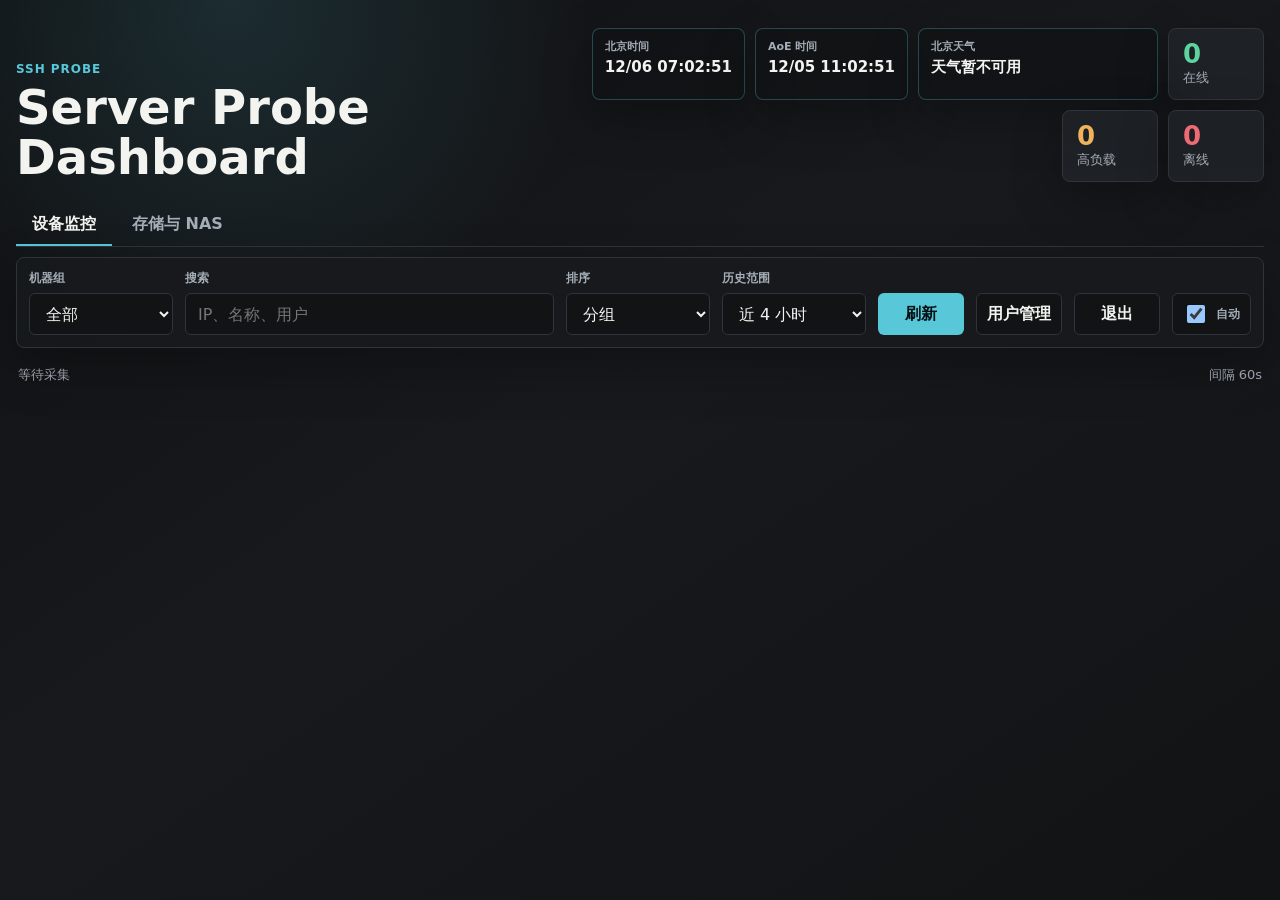
==== commit f66ea31f: "Persist metric history in PostgreSQL" ====
--- a/static/index.html
+++ b/static/index.html
@@ -4,7 +4,7 @@
     <meta charset="utf-8" />
     <meta name="viewport" content="width=device-width, initial-scale=1" />
     <title>Server Probe Dashboard</title>
-    <link rel="stylesheet" href="/static/styles.css?v=20260823-storage" />
+    <link rel="stylesheet" href="/static/styles.css?v=20260823-history" />
   </head>
   <body>
     <div class="app-shell">
@@ -48,6 +48,15 @@
             <option value="gpu">GPU</option>
             <option value="storage">存储占用</option>
             <option value="status">状态</option>
+          </select>
+        </div>
+        <div class="field history-range-field">
+          <label for="historyRange">历史范围</label>
+          <select id="historyRange">
+            <option value="4">近 4 小时</option>
+            <option value="24">近 24 小时</option>
+            <option value="168">近 7 天</option>
+            <option value="720">近 30 天</option>
           </select>
         </div>
         <button id="refreshButton" class="button" type="button">刷新</button>
@@ -122,6 +131,6 @@
       </article>
     </template>
 
-    <script src="/static/app.js?v=20260823-storage"></script>
+    <script src="/static/app.js?v=20260823-history"></script>
   </body>
 </html>
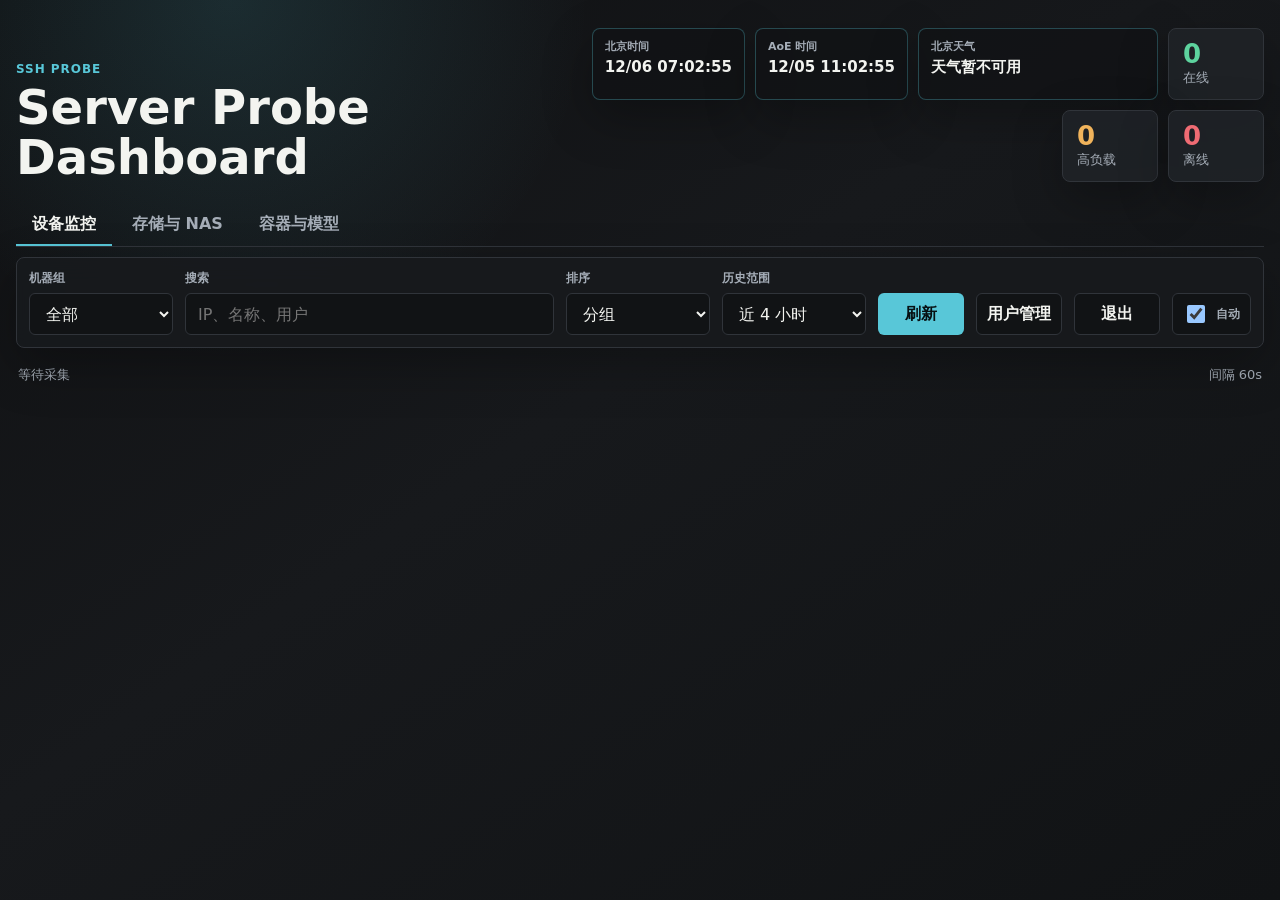
==== commit 3a96e522: "Add Docker and vLLM service monitoring" ====
--- a/static/index.html
+++ b/static/index.html
@@ -4,7 +4,7 @@
     <meta charset="utf-8" />
     <meta name="viewport" content="width=device-width, initial-scale=1" />
     <title>Server Probe Dashboard</title>
-    <link rel="stylesheet" href="/static/styles.css?v=20260823-history" />
+    <link rel="stylesheet" href="/static/styles.css?v=20260823-containers" />
   </head>
   <body>
     <div class="app-shell">
@@ -26,6 +26,7 @@
       <nav class="view-tabs" aria-label="监控视图">
         <button class="active" type="button" data-view="monitor" aria-pressed="true">设备监控</button>
         <button type="button" data-view="storage" aria-pressed="false">存储与 NAS</button>
+        <button type="button" data-view="containers" aria-pressed="false">容器与模型</button>
       </nav>
 
       <section class="toolbar" aria-label="筛选">
@@ -47,6 +48,7 @@
             <option value="mem">内存</option>
             <option value="gpu">GPU</option>
             <option value="storage">存储占用</option>
+            <option value="containers">容器异常</option>
             <option value="status">状态</option>
           </select>
         </div>
@@ -85,6 +87,15 @@
             <div class="warn"><span id="storageSmartIssueCount">0</span><small>SMART 告警</small></div>
           </div>
           <section id="storageGrid" class="storage-grid" aria-live="polite"></section>
+        </section>
+        <section id="containerView" hidden>
+          <div class="container-overview" aria-live="polite">
+            <div><span id="dockerHostCount">0</span><small>Docker 主机</small></div>
+            <div><span id="runningContainerCount">0</span><small>运行容器</small></div>
+            <div class="warn"><span id="containerIssueCount">0</span><small>容器异常</small></div>
+            <div><span id="runningVllmCount">0</span><small>vLLM 在线</small></div>
+          </div>
+          <section id="containerGrid" class="container-grid" aria-live="polite"></section>
         </section>
       </main>
     </div>
@@ -131,6 +142,6 @@
       </article>
     </template>
 
-    <script src="/static/app.js?v=20260823-history"></script>
+    <script src="/static/app.js?v=20260823-containers"></script>
   </body>
 </html>
--- a/static/styles.css
+++ b/static/styles.css
@@ -365,7 +365,8 @@
   padding: 18px 2px 12px;
 }
 
-.storage-overview {
+.storage-overview,
+.container-overview {
   display: grid;
   grid-template-columns: repeat(4, minmax(130px, 1fr));
   border-top: 1px solid var(--line);
@@ -373,35 +374,42 @@
   margin-bottom: 20px;
 }
 
-.storage-overview > div {
+.storage-overview > div,
+.container-overview > div {
   min-width: 0;
   padding: 13px 16px;
   border-right: 1px solid var(--line);
 }
 
-.storage-overview > div:last-child {
+.storage-overview > div:last-child,
+.container-overview > div:last-child {
   border-right: 0;
 }
 
 .storage-overview span,
-.storage-overview small {
+.storage-overview small,
+.container-overview span,
+.container-overview small {
   display: block;
 }
 
-.storage-overview span {
+.storage-overview span,
+.container-overview span {
   color: var(--green);
   font-size: 24px;
   font-weight: 900;
 }
 
-.storage-overview small {
+.storage-overview small,
+.container-overview small {
   margin-top: 2px;
   color: var(--muted);
   font-size: 12px;
   font-weight: 800;
 }
 
-.storage-overview .warn span {
+.storage-overview .warn span,
+.container-overview .warn span {
   color: var(--amber);
 }
 
@@ -659,6 +667,239 @@
   color: #ffd7d9;
 }
 
+.container-grid {
+  display: grid;
+  gap: 28px;
+}
+
+.container-host {
+  min-width: 0;
+  border-top: 2px solid var(--line);
+  padding-top: 14px;
+}
+
+.container-host.warning {
+  border-top-color: var(--amber);
+}
+
+.container-host.critical,
+.container-host.offline {
+  border-top-color: var(--red);
+}
+
+.container-host-head {
+  display: flex;
+  align-items: flex-start;
+  justify-content: space-between;
+  gap: 18px;
+  margin-bottom: 12px;
+}
+
+.container-host-head > div:last-child {
+  flex: 0 0 auto;
+  text-align: right;
+}
+
+.container-host-head span,
+.container-host-head p {
+  color: var(--muted);
+  font-size: 12px;
+}
+
+.container-host-head > div:first-child > span {
+  color: var(--cyan);
+  font-weight: 900;
+}
+
+.container-host-head h2 {
+  margin: 3px 0;
+  font-size: 19px;
+  line-height: 1.25;
+  overflow-wrap: anywhere;
+}
+
+.container-host-head p,
+.container-host-head strong,
+.container-host-head span {
+  display: block;
+  margin-top: 2px;
+}
+
+.container-host.warning .container-host-head > div:last-child strong {
+  color: var(--amber);
+}
+
+.container-host.critical .container-host-head > div:last-child strong,
+.container-host.offline .container-host-head > div:last-child strong {
+  color: var(--red);
+}
+
+.container-table {
+  min-width: 0;
+  overflow-x: auto;
+  border-top: 1px solid var(--line);
+  border-bottom: 1px solid var(--line);
+}
+
+.container-table-head,
+.container-row {
+  display: grid;
+  grid-template-columns: minmax(145px, 0.9fr) minmax(185px, 1.15fr) 94px 150px 135px minmax(170px, 1fr) minmax(150px, 0.9fr) minmax(230px, 1.35fr);
+  gap: 12px;
+  align-items: center;
+  min-width: 1280px;
+}
+
+.container-table-head {
+  padding: 8px 10px;
+  color: var(--muted);
+  background: rgba(32, 35, 40, 0.62);
+  font-size: 11px;
+  font-weight: 900;
+}
+
+.container-row {
+  min-height: 70px;
+  padding: 10px;
+  border-top: 1px solid rgba(255, 255, 255, 0.06);
+}
+
+.container-row:hover {
+  background: rgba(255, 255, 255, 0.025);
+}
+
+.container-cell {
+  min-width: 0;
+  color: var(--muted);
+  font-size: 11px;
+  overflow-wrap: anywhere;
+}
+
+.container-cell strong,
+.container-cell span,
+.container-cell small {
+  display: block;
+}
+
+.container-cell strong {
+  color: var(--text);
+  font-size: 12px;
+}
+
+.container-cell small {
+  margin-top: 4px;
+  color: var(--muted);
+}
+
+.container-image-cell {
+  color: #d5d9dd;
+}
+
+.resource-cell span,
+.io-container-cell span,
+.vllm-cell span {
+  line-height: 1.5;
+}
+
+.container-state {
+  display: inline-block !important;
+  width: fit-content;
+  min-width: 58px;
+  border: 1px solid var(--line);
+  border-radius: 4px;
+  padding: 4px 6px;
+  text-align: center;
+  font-size: 11px;
+  font-weight: 900;
+}
+
+.container-state.healthy {
+  border-color: rgba(93, 211, 158, 0.5);
+  color: var(--green);
+}
+
+.container-state.warning {
+  border-color: rgba(240, 179, 91, 0.55);
+  color: var(--amber);
+}
+
+.container-state.critical {
+  border-color: rgba(239, 107, 115, 0.58);
+  color: var(--red);
+}
+
+.container-state.muted,
+.container-na {
+  color: var(--muted);
+}
+
+.vllm-cell strong {
+  color: var(--cyan);
+}
+
+.container-archive,
+.container-images {
+  margin-top: 12px;
+  border-top: 1px solid var(--line);
+  padding-top: 10px;
+}
+
+.container-archive > summary,
+.container-images > summary {
+  min-height: 34px;
+}
+
+.container-archive[open] > summary,
+.container-images[open] > summary {
+  margin-bottom: 8px;
+}
+
+.image-list {
+  display: grid;
+  grid-template-columns: repeat(2, minmax(0, 1fr));
+  border-top: 1px solid rgba(255, 255, 255, 0.06);
+}
+
+.image-list > div {
+  min-width: 0;
+  display: flex;
+  align-items: flex-start;
+  justify-content: space-between;
+  gap: 12px;
+  padding: 8px 10px;
+  border-bottom: 1px solid rgba(255, 255, 255, 0.06);
+}
+
+.image-list strong {
+  min-width: 0;
+  font-size: 11px;
+  overflow-wrap: anywhere;
+}
+
+.image-list span {
+  flex: 0 0 auto;
+  color: var(--muted);
+  font-size: 11px;
+}
+
+.container-inline-empty,
+.container-host-error {
+  min-height: 74px;
+  display: grid;
+  place-items: center;
+  color: var(--muted);
+  border-top: 1px solid var(--line);
+  font-size: 12px;
+}
+
+.container-host-error.warning {
+  color: var(--amber);
+}
+
+.container-host-error:not(.muted):not(.warning) {
+  color: #ffd7d9;
+}
+
 .server-grid {
   display: grid;
   grid-template-columns: repeat(auto-fill, minmax(340px, 1fr));
@@ -1651,21 +1892,37 @@
     grid-template-columns: 1fr;
   }
 
-  .storage-overview {
+  .storage-overview,
+  .container-overview {
     grid-template-columns: repeat(2, minmax(0, 1fr));
   }
 
-  .storage-overview > div:nth-child(2) {
+  .storage-overview > div:nth-child(2),
+  .container-overview > div:nth-child(2) {
     border-right: 0;
   }
 
-  .storage-overview > div:nth-child(-n + 2) {
+  .storage-overview > div:nth-child(-n + 2),
+  .container-overview > div:nth-child(-n + 2) {
     border-bottom: 1px solid var(--line);
   }
 
   .storage-host-head {
     align-items: flex-start;
     flex-wrap: wrap;
+  }
+
+  .container-host-head {
+    align-items: flex-start;
+    flex-wrap: wrap;
+  }
+
+  .container-host-head > div:last-child {
+    text-align: left;
+  }
+
+  .image-list {
+    grid-template-columns: 1fr;
   }
 
   .machine-section-grid {
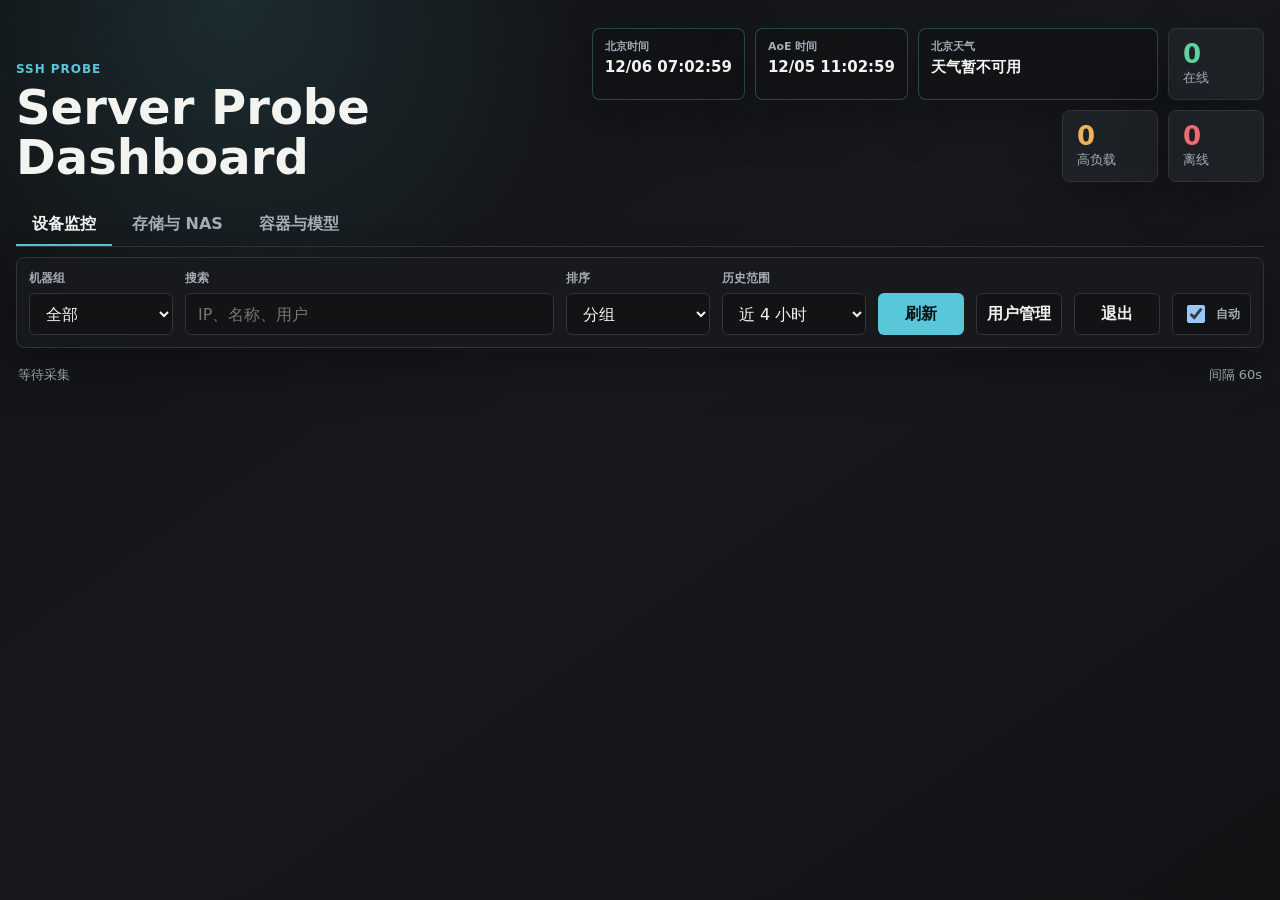
==== commit 07bb8671: "Show inferred container owners" ====
--- a/static/index.html
+++ b/static/index.html
@@ -4,7 +4,7 @@
     <meta charset="utf-8" />
     <meta name="viewport" content="width=device-width, initial-scale=1" />
     <title>Server Probe Dashboard</title>
-    <link rel="stylesheet" href="/static/styles.css?v=20260823-containers" />
+    <link rel="stylesheet" href="/static/styles.css?v=20260823-container-owner" />
   </head>
   <body>
     <div class="app-shell">
@@ -142,6 +142,6 @@
       </article>
     </template>
 
-    <script src="/static/app.js?v=20260823-containers"></script>
+    <script src="/static/app.js?v=20260823-container-owner"></script>
   </body>
 </html>
--- a/static/styles.css
+++ b/static/styles.css
@@ -744,10 +744,10 @@
 .container-table-head,
 .container-row {
   display: grid;
-  grid-template-columns: minmax(145px, 0.9fr) minmax(185px, 1.15fr) 94px 150px 135px minmax(170px, 1fr) minmax(150px, 0.9fr) minmax(230px, 1.35fr);
+  grid-template-columns: minmax(145px, 0.9fr) minmax(185px, 1.15fr) 138px 94px 150px 135px minmax(170px, 1fr) minmax(150px, 0.9fr) minmax(230px, 1.35fr);
   gap: 12px;
   align-items: center;
-  min-width: 1280px;
+  min-width: 1420px;
 }
 
 .container-table-head {
@@ -793,6 +793,10 @@
 
 .container-image-cell {
   color: #d5d9dd;
+}
+
+.container-owner-cell strong {
+  color: var(--cyan);
 }
 
 .resource-cell span,
